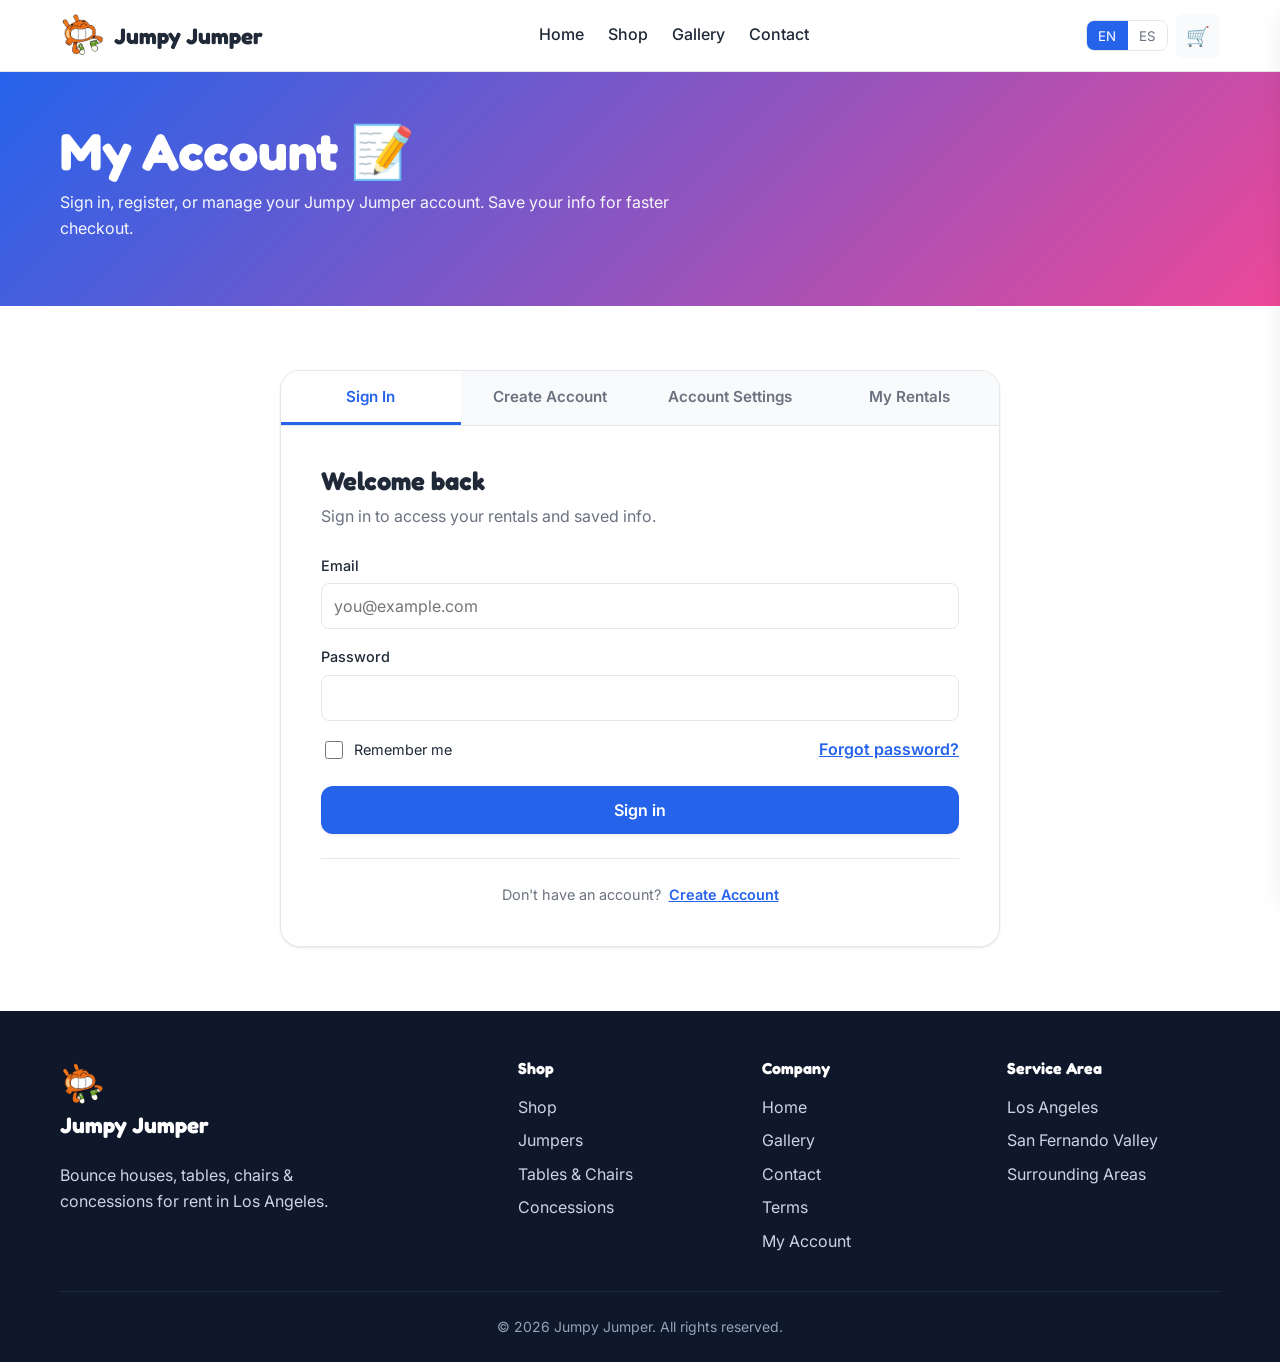
==== account.html @ 6c8d1ab4 "Initial commit" ====
<!DOCTYPE html>
<html lang="en" data-lang="en">
<head>
  <meta charset="UTF-8" />
  <meta name="viewport" content="width=device-width, initial-scale=1" />
  <title>My Account — Jumpy Jumper</title>
  <meta name="description" content="Sign in to your Jumpy Jumper account, register, or manage your settings." />

  <link rel="preconnect" href="https://fonts.googleapis.com" />
  <link rel="preconnect" href="https://fonts.gstatic.com" crossorigin />
  <link href="https://fonts.googleapis.com/css2?family=Inter:wght@400;500;600;700&family=Fredoka:wght@500;600;700&display=swap" rel="stylesheet" />

  <link rel="stylesheet" href="css/styles.css" />
  <link rel="stylesheet" href="css/animations.css" />

  <link rel="icon" type="image/x-icon" href="assets/favicon.ico" />
  <link rel="icon" type="image/png" href="assets/logo.png" />
</head>
<body>
  <header class="jj-header">
    <div class="jj-container jj-header__inner">
      <a href="index.html" class="jj-logo">
        <img src="assets/logo.png" alt="Jumpy Jumper" class="jj-logo__img" />
        <span>Jumpy Jumper</span>
      </a>
      <nav class="jj-nav" aria-label="Main">
        <a href="index.html" data-i18n="nav.home">Home</a>
        <a href="shop.html" data-i18n="nav.shop">Shop</a>
        <a href="gallery.html" data-i18n="nav.gallery">Gallery</a>
        <a href="contact.html" data-i18n="nav.contact">Contact</a>
      </nav>
      <div class="jj-header__actions">
        <div class="jj-lang-toggle" role="group" aria-label="Language">
          <button data-set-lang="en" class="is-active">EN</button>
          <button data-set-lang="es">ES</button>
        </div>
        <button id="jjCartBtn" class="jj-cart-btn" aria-label="Open cart">
          <span aria-hidden="true">🛒</span>
          <span id="jjCartCount" class="jj-cart-count" style="display: none;">0</span>
        </button>
        <button id="jjMenuToggle" class="jj-menu-toggle" aria-label="Open menu">☰</button>
      </div>
    </div>
    <div id="jjMobileNav" class="jj-mobile-nav">
      <a href="index.html" data-i18n="nav.home">Home</a>
      <a href="shop.html" data-i18n="nav.shop">Shop</a>
      <a href="gallery.html" data-i18n="nav.gallery">Gallery</a>
      <a href="contact.html" data-i18n="nav.contact">Contact</a>
    </div>
  </header>
  <section class="jj-section" style="background: linear-gradient(135deg, var(--jj-blue) 0%, var(--jj-pink) 100%); color: white; padding: 3rem 0;">
    <div class="jj-container">
      <h1 style="color: white; margin: 0;" data-i18n="account.title">My Account 📝</h1>
      <p style="opacity: 0.95; margin-top: 0.5rem; max-width: 640px;" data-i18n="account.subtitle">Sign in, register, or manage your Jumpy Jumper account. Save your info for faster checkout.</p>
    </div>
  </section>

  <section class="jj-section">
    <div class="jj-container">
      <div class="jj-account-shell">

        <!-- TABS -->
        <div class="jj-account-tabs" role="tablist">
          <button class="jj-account-tab is-active" data-tab="login" role="tab" data-i18n="account.tab.login">Sign In</button>
          <button class="jj-account-tab" data-tab="register" role="tab" data-i18n="account.tab.register">Create Account</button>
          <button class="jj-account-tab" data-tab="settings" role="tab" data-i18n="account.tab.settings">Account Settings</button>
          <button class="jj-account-tab" data-tab="history" role="tab" data-i18n="account.tab.history">My Rentals</button>
        </div>

        <!-- LOGIN -->
        <div class="jj-account-panel is-active" id="panel-login">
          <h2 data-i18n="account.login.title">Welcome back</h2>
          <p style="color: var(--jj-text-muted); margin-bottom: 1.5rem;" data-i18n="account.login.sub">Sign in to access your rentals and saved info.</p>
          <form id="jjLoginForm">
            <div class="jj-form-group">
              <label for="jj-login-email" data-i18n="account.form.email">Email</label>
              <input type="email" id="jj-login-email" name="email" required placeholder="you@example.com" />
            </div>
            <div class="jj-form-group">
              <label for="jj-login-password" data-i18n="account.form.password">Password</label>
              <input type="password" id="jj-login-password" name="password" required minlength="6" />
            </div>
            <div class="jj-form-row">
              <label class="jj-checkbox"><input type="checkbox" name="remember" /> <span data-i18n="account.form.remember">Remember me</span></label>
              <a href="#" class="jj-link" data-i18n="account.form.forgot">Forgot password?</a>
            </div>
            <button type="submit" class="jj-btn jj-btn--primary jj-btn--block" data-i18n="account.login.submit">Sign in</button>
            <p id="jjLoginMsg" class="jj-account-msg" style="display:none;"></p>
          </form>
          <div class="jj-account-foot">
            <span data-i18n="account.login.noAccount">Don't have an account?</span>
            <button type="button" class="jj-link" data-jump-tab="register" data-i18n="account.tab.register">Create one</button>
          </div>
        </div>

        <!-- REGISTER -->
        <div class="jj-account-panel" id="panel-register">
          <h2 data-i18n="account.register.title">Create your account</h2>
          <p style="color: var(--jj-text-muted); margin-bottom: 1.5rem;" data-i18n="account.register.sub">Save your info for faster checkout and to track your rentals.</p>
          <form id="jjRegisterForm">
            <div class="jj-form-grid">
              <div class="jj-form-group">
                <label for="jj-reg-firstname" data-i18n="account.form.firstName">First name</label>
                <input type="text" id="jj-reg-firstname" name="firstname" required />
              </div>
              <div class="jj-form-group">
                <label for="jj-reg-lastname" data-i18n="account.form.lastName">Last name</label>
                <input type="text" id="jj-reg-lastname" name="lastname" required />
              </div>
            </div>
            <div class="jj-form-group">
              <label for="jj-reg-email" data-i18n="account.form.email">Email</label>
              <input type="email" id="jj-reg-email" name="email" required />
            </div>
            <div class="jj-form-group">
              <label for="jj-reg-phone" data-i18n="account.form.phone">Phone</label>
              <input type="tel" id="jj-reg-phone" name="phone" placeholder="+1 (555) 123-4567" />
            </div>
            <div class="jj-form-group">
              <label for="jj-reg-password" data-i18n="account.form.password">Password</label>
              <input type="password" id="jj-reg-password" name="password" required minlength="6" />
            </div>
            <div class="jj-form-group">
              <label for="jj-reg-password2" data-i18n="account.form.passwordConfirm">Confirm password</label>
              <input type="password" id="jj-reg-password2" name="password2" required minlength="6" />
            </div>
            <label class="jj-checkbox" style="margin-bottom: 1rem;">
              <input type="checkbox" name="terms" required />
              <span data-i18n="account.form.acceptTerms">I accept the</span>
              <a href="terms.html" class="jj-link" data-i18n="account.form.termsLink">rental terms and conditions</a>
            </label>
            <button type="submit" class="jj-btn jj-btn--primary jj-btn--block" data-i18n="account.register.submit">Create account</button>
            <p id="jjRegisterMsg" class="jj-account-msg" style="display:none;"></p>
          </form>
          <div class="jj-account-foot">
            <span data-i18n="account.register.haveAccount">Already have an account?</span>
            <button type="button" class="jj-link" data-jump-tab="login" data-i18n="account.tab.login">Sign in</button>
          </div>
        </div>

        <!-- SETTINGS -->
        <div class="jj-account-panel" id="panel-settings">
          <h2 data-i18n="account.settings.title">Account Settings</h2>
          <p style="color: var(--jj-text-muted); margin-bottom: 1.5rem;" data-i18n="account.settings.sub">Manage your personal info, password, and notification preferences.</p>
          <form id="jjSettingsForm">
            <h3 data-i18n="account.settings.profile">Profile</h3>
            <div class="jj-form-grid">
              <div class="jj-form-group">
                <label for="jj-set-firstname" data-i18n="account.form.firstName">First name</label>
                <input type="text" id="jj-set-firstname" name="firstname" />
              </div>
              <div class="jj-form-group">
                <label for="jj-set-lastname" data-i18n="account.form.lastName">Last name</label>
                <input type="text" id="jj-set-lastname" name="lastname" />
              </div>
            </div>
            <div class="jj-form-group">
              <label for="jj-set-email" data-i18n="account.form.email">Email</label>
              <input type="email" id="jj-set-email" name="email" />
            </div>
            <div class="jj-form-group">
              <label for="jj-set-phone" data-i18n="account.form.phone">Phone</label>
              <input type="tel" id="jj-set-phone" name="phone" />
            </div>
            <div class="jj-form-group">
              <label for="jj-set-address" data-i18n="account.form.address">Default address</label>
              <input type="text" id="jj-set-address" name="address" placeholder="123 Main St, Los Angeles, CA 90001" />
            </div>

            <h3 style="margin-top: 2rem;" data-i18n="account.settings.password">Change password</h3>
            <div class="jj-form-grid">
              <div class="jj-form-group">
                <label for="jj-set-password" data-i18n="account.form.newPassword">New password</label>
                <input type="password" id="jj-set-password" name="newpassword" minlength="6" />
              </div>
              <div class="jj-form-group">
                <label for="jj-set-password2" data-i18n="account.form.passwordConfirm">Confirm new password</label>
                <input type="password" id="jj-set-password2" name="newpassword2" minlength="6" />
              </div>
            </div>

            <h3 style="margin-top: 2rem;" data-i18n="account.settings.notifications">Notifications</h3>
            <label class="jj-checkbox" style="margin-bottom: 0.5rem;">
              <input type="checkbox" name="notifEmail" />
              <span data-i18n="account.settings.notifEmail">Email me about special offers and updates</span>
            </label>
            <label class="jj-checkbox" style="margin-bottom: 0.5rem;">
              <input type="checkbox" name="notifSms" />
              <span data-i18n="account.settings.notifSms">SMS me about my rentals</span>
            </label>

            <div style="display: flex; gap: 1rem; margin-top: 2rem; flex-wrap: wrap;">
              <button type="submit" class="jj-btn jj-btn--primary" data-i18n="account.settings.save">Save changes</button>
              <button type="button" class="jj-btn jj-btn--ghost" id="jjLogoutBtn" data-i18n="account.settings.logout">Log out</button>
            </div>
            <p id="jjSettingsMsg" class="jj-account-msg" style="display:none;"></p>
          </form>
        </div>

        <!-- HISTORY -->
        <div class="jj-account-panel" id="panel-history">
          <h2 data-i18n="account.history.title">My Rentals</h2>
          <p style="color: var(--jj-text-muted); margin-bottom: 1.5rem;" data-i18n="account.history.sub">Your rental history and upcoming reservations.</p>
          <div id="jjHistoryEmpty" class="jj-account-empty">
            <div style="font-size: 3rem; margin-bottom: 0.5rem;">📭</div>
            <p data-i18n="account.history.emptyTitle">No rentals yet</p>
            <p style="font-size: 0.9rem;" data-i18n="account.history.emptyHint">When you reserve a jumper or equipment, you'll see it here.</p>
            <a href="shop.html" class="jj-btn jj-btn--accent" data-i18n="account.history.cta">Browse catalog</a>
          </div>
          <div id="jjHistoryList" style="display:none;"></div>
        </div>

      </div>
    </div>
  </section>
  <footer class="jj-footer">
    <div class="jj-container">
      <div class="jj-footer__grid">
        <div>
          <a href="index.html" class="jj-logo" style="color: white; margin-bottom: 1rem;">
            <img src="assets/logo.png" alt="Jumpy Jumper" class="jj-logo__img" />
            <span>Jumpy Jumper</span>
          </a>
          <p data-i18n="footer.tagline" style="margin-top: 1rem; max-width: 320px;">Bounce houses, tables, chairs & concessions for rent in Los Angeles.</p>
        </div>
        <div>
          <h4 data-i18n="footer.shop">Shop</h4>
          <a href="shop.html" data-i18n="nav.shop">Shop</a>
          <a href="shop.html?cat=jumpers">Jumpers</a>
          <a href="shop.html?cat=tables-chairs">Tables & Chairs</a>
          <a href="shop.html?cat=concessions">Concessions</a>
        </div>
        <div>
          <h4 data-i18n="footer.company">Company</h4>
          <a href="index.html" data-i18n="nav.home">Home</a>
          <a href="gallery.html" data-i18n="nav.gallery">Gallery</a>
          <a href="contact.html" data-i18n="nav.contact">Contact</a>
          <a href="terms.html" data-i18n="nav.terms">Terms</a>
          <a href="account.html" data-i18n="nav.account">My Account</a>
        </div>
        <div>
          <h4 data-i18n="footer.service">Service Area</h4>
          <a>Los Angeles</a>
          <a>San Fernando Valley</a>
          <a>Surrounding Areas</a>
        </div>
      </div>
      <div class="jj-footer__bottom">
        <span data-i18n="footer.legal">© 2026 Jumpy Jumper. All rights reserved.</span>
      </div>
    </div>
  </footer>
  <div id="jjCartOverlay" class="jj-cart-overlay"></div>
  <aside id="jjCart" class="jj-cart" aria-label="Shopping cart">
    <div class="jj-cart__header">
      <h2 data-i18n="cart.title">Your Cart</h2>
      <button id="jjCartClose" class="jj-cart__close" aria-label="Close cart">✕</button>
    </div>
    <div id="jjCartBody" class="jj-cart__body"></div>
    <div id="jjCartFooter" class="jj-cart__footer" style="display: none;">
      <div class="jj-cart__total">
        <span data-i18n="cart.subtotal">Subtotal</span>
        <span id="jjCartTotal">$0.00</span>
      </div>
      <div class="jj-cart__checkout-btns">
        <button id="jjCheckoutWhatsApp" class="jj-btn jj-btn--accent jj-btn--block">💬 <span data-i18n="cart.checkout.whatsapp">Checkout via WhatsApp</span></button>
        <button id="jjCheckoutEmail" class="jj-btn jj-btn--ghost jj-btn--block">✉️ <span data-i18n="cart.checkout.email">Checkout via Email</span></button>
      </div>
      <p class="jj-cart__note" data-i18n="cart.note">We'll confirm availability and total (incl. delivery & taxes) within 1 hour.</p>
    </div>
  </aside>
  <script src="js/i18n.js"></script>
  <script src="js/cart.js"></script>
  <script src="js/main.js"></script>
  <script src="js/animations.js"></script>
  <script src="js/account.js"></script>
  <script>jjApplyI18N(jjGetLang());</script>
</body>
</html>
---- css/styles.css ----
/* ============================================
   JUMPY JUMPER —â€ Modern re-design
   Mobile-first, bilingual, WCAG-friendly
   ============================================ */

:root {
  /* Palette */
  --jj-blue: #2563eb;
  --jj-blue-dark: #1d4ed8;
  --jj-orange: #f97316;
  --jj-orange-dark: #ea580c;
  --jj-yellow: #fbbf24;
  --jj-pink: #ec4899;
  --jj-green: #10b981;
  --jj-text: #1f2937;
  --jj-text-muted: #6b7280;
  --jj-bg: #ffffff;
  --jj-bg-alt: #f9fafb;
  --jj-border: #e5e7eb;
  --jj-shadow: 0 1px 3px rgba(0,0,0,.06), 0 1px 2px rgba(0,0,0,.04);
  --jj-shadow-lg: 0 10px 25px -5px rgba(0,0,0,.1), 0 8px 10px -6px rgba(0,0,0,.1);

  /* Sizing */
  --jj-radius: 12px;
  --jj-radius-sm: 8px;
  --jj-radius-lg: 20px;
  --jj-container: 1200px;
  --jj-header-h: 72px;

  /* Type */
  --jj-font-body: 'Inter', -apple-system, BlinkMacSystemFont, 'Segoe UI', Roboto, sans-serif;
  --jj-font-display: 'Fredoka', 'Inter', sans-serif;
}

*, *::before, *::after { box-sizing: border-box; }

html { scroll-behavior: smooth; }

body {
  margin: 0;
  font-family: var(--jj-font-body);
  color: var(--jj-text);
  background: var(--jj-bg);
  line-height: 1.6;
  -webkit-font-smoothing: antialiased;
}

img { max-width: 100%; height: auto; display: block; }

a { color: var(--jj-blue); text-decoration: none; }
a:hover { color: var(--jj-blue-dark); }

h1, h2, h3, h4 {
  font-family: var(--jj-font-display);
  font-weight: 700;
  line-height: 1.2;
  margin: 0 0 0.5em;
  color: var(--jj-text);
}

h1 { font-size: clamp(2rem, 5vw, 3.25rem); }
h2 { font-size: clamp(1.5rem, 3.5vw, 2.25rem); }
h3 { font-size: clamp(1.15rem, 2.5vw, 1.4rem); }

p { margin: 0 0 1em; }

button { font-family: inherit; cursor: pointer; border: none; background: none; }

/* ============================================
   LAYOUT
   ============================================ */
.jj-container {
  max-width: var(--jj-container);
  margin: 0 auto;
  padding: 0 1.25rem;
}

.jj-section { padding: 4rem 0; }
.jj-section--alt { background: var(--jj-bg-alt); }

.jj-grid {
  display: grid;
  gap: 1.5rem;
  grid-template-columns: repeat(auto-fill, minmax(260px, 1fr));
}

.jj-flex { display: flex; flex-wrap: wrap; gap: 1rem; align-items: center; }

/* ============================================
   BUTTONS
   ============================================ */
.jj-btn {
  display: inline-flex;
  align-items: center;
  justify-content: center;
  gap: 0.5rem;
  padding: 0.85rem 1.5rem;
  border-radius: var(--jj-radius);
  font-weight: 600;
  font-size: 1rem;
  transition: transform .15s ease, box-shadow .15s ease, background .15s ease;
  text-align: center;
  min-height: 48px;
}
.jj-btn:hover { transform: translateY(-1px); }
.jj-btn:active { transform: translateY(0); }

.jj-btn--primary { background: var(--jj-blue); color: white; box-shadow: var(--jj-shadow); }
.jj-btn--primary:hover { background: var(--jj-blue-dark); color: white; }

.jj-btn--accent { background: var(--jj-orange); color: white; }
.jj-btn--accent:hover { background: var(--jj-orange-dark); color: white; }

.jj-btn--ghost { background: white; color: var(--jj-blue); border: 2px solid var(--jj-blue); }
.jj-btn--ghost:hover { background: var(--jj-blue); color: white; }

.jj-btn--block { width: 100%; }
.jj-btn--sm { padding: 0.55rem 1rem; min-height: 38px; font-size: 0.9rem; }

/* ============================================
   HEADER
   ============================================ */
.jj-header {
  position: sticky;
  top: 0;
  z-index: 50;
  background: rgba(255,255,255,0.95);
  backdrop-filter: blur(8px);
  border-bottom: 1px solid var(--jj-border);
  height: var(--jj-header-h);
  display: flex;
  align-items: center;
}
.jj-header__inner {
  display: flex;
  align-items: center;
  justify-content: space-between;
  width: 100%;
  gap: 1rem;
}
.jj-logo {
  display: flex;
  align-items: center;
  gap: 0.6rem;
  font-family: var(--jj-font-display);
  font-size: 1.4rem;
  font-weight: 700;
  color: var(--jj-text);
}
.jj-logo__mark {
  width: 38px; height: 38px;
  border-radius: 50%;
  background: linear-gradient(135deg, var(--jj-blue), var(--jj-orange));
  display: grid; place-items: center;
  color: white; font-size: 1.3rem;
}
.jj-logo__img {
  height: 44px;
  width: auto;
  border-radius: 8px;
}
.jj-logo:hover { color: var(--jj-text); }

.jj-nav { display: none; gap: 1.5rem; align-items: center; }
.jj-nav a {
  color: var(--jj-text);
  font-weight: 500;
  padding: 0.4rem 0;
  border-bottom: 2px solid transparent;
  transition: border-color .15s ease;
}
.jj-nav a:hover, .jj-nav a.is-active {
  border-bottom-color: var(--jj-blue);
  color: var(--jj-text);
}

.jj-header__actions { display: flex; align-items: center; gap: 0.5rem; }

.jj-lang-toggle {
  display: inline-flex;
  border: 1px solid var(--jj-border);
  border-radius: var(--jj-radius-sm);
  overflow: hidden;
  font-size: 0.85rem;
  font-weight: 600;
}
.jj-lang-toggle button {
  padding: 0.4rem 0.7rem;
  color: var(--jj-text-muted);
  background: white;
}
.jj-lang-toggle button.is-active {
  background: var(--jj-blue);
  color: white;
}

.jj-cart-btn {
  position: relative;
  width: 44px; height: 44px;
  border-radius: var(--jj-radius-sm);
  background: var(--jj-bg-alt);
  display: grid; place-items: center;
  color: var(--jj-text);
  font-size: 1.2rem;
}
.jj-cart-btn:hover { background: var(--jj-border); }
.jj-cart-count {
  position: absolute;
  top: -4px; right: -4px;
  background: var(--jj-orange);
  color: white;
  font-size: 0.7rem;
  font-weight: 700;
  min-width: 20px; height: 20px;
  border-radius: 10px;
  display: grid; place-items: center;
  padding: 0 5px;
}

.jj-menu-toggle {
  display: grid;
  width: 44px; height: 44px;
  place-items: center;
  border-radius: var(--jj-radius-sm);
  background: var(--jj-bg-alt);
  color: var(--jj-text);
  font-size: 1.3rem;
}

.jj-mobile-nav {
  display: none;
  position: absolute;
  top: var(--jj-header-h);
  left: 0; right: 0;
  background: white;
  border-bottom: 1px solid var(--jj-border);
  padding: 1rem;
  box-shadow: var(--jj-shadow);
}
.jj-mobile-nav.is-open { display: block; }
.jj-mobile-nav a {
  display: block;
  padding: 0.75rem 0.5rem;
  color: var(--jj-text);
  font-weight: 500;
  border-bottom: 1px solid var(--jj-border);
}

@media (min-width: 880px) {
  .jj-nav { display: flex; }
  .jj-menu-toggle { display: none; }
}

.jj-about-grid {
  display: grid;
  grid-template-columns: 1fr;
  gap: 3rem;
  align-items: center;
}
@media (min-width: 760px) {
  .jj-about-grid { grid-template-columns: 1fr 1fr; gap: 3rem; }
}

/* ============================================
   HERO
   ============================================ */
.jj-hero {
  position: relative;
  min-height: 480px;
  background: linear-gradient(135deg, var(--jj-blue) 0%, var(--jj-pink) 100%);
  color: white;
  display: flex;
  align-items: center;
  overflow: hidden;
}
.jj-hero__inner {
  display: grid;
  grid-template-columns: 1fr;
  gap: 2rem;
  align-items: center;
  padding: 3rem 0;
  position: relative;
  z-index: 2;
}
.jj-hero__text h1 {
  color: white;
  font-size: clamp(2.25rem, 6vw, 3.75rem);
  margin-bottom: 1rem;
}
.jj-hero__text p {
  font-size: 1.15rem;
  opacity: 0.95;
  margin-bottom: 1.5rem;
  max-width: 540px;
}
.jj-hero__cta { display: flex; gap: 1rem; flex-wrap: wrap; }
.jj-hero__image {
  border-radius: var(--jj-radius-lg);
  overflow: hidden;
  box-shadow: var(--jj-shadow-lg);
  aspect-ratio: 4/3;
}
.jj-hero__image img { width: 100%; height: 100%; object-fit: cover; }

.jj-hero__shapes {
  position: absolute; inset: 0;
  pointer-events: none;
  overflow: hidden;
  z-index: 1;
}
.jj-hero__shapes span {
  position: absolute;
  border-radius: 50%;
  background: rgba(255,255,255,0.08);
}
.jj-hero__shapes span:nth-child(1) { width: 300px; height: 300px; top: -100px; right: -50px; }
.jj-hero__shapes span:nth-child(2) { width: 180px; height: 180px; bottom: -60px; left: 10%; background: rgba(255,200,0,0.15); }
.jj-hero__shapes span:nth-child(3) { width: 100px; height: 100px; top: 30%; left: 30%; background: rgba(255,255,255,0.05); }

@media (min-width: 760px) {
  .jj-hero__inner { grid-template-columns: 1.2fr 1fr; padding: 5rem 0; }
}

/* ============================================
   FEATURES (icon row)
   ============================================ */
.jj-features {
  display: grid;
  grid-template-columns: repeat(auto-fit, minmax(220px, 1fr));
  gap: 1.25rem;
  padding: 3rem 0;
}
.jj-feature {
  background: white;
  border: 1px solid var(--jj-border);
  border-radius: var(--jj-radius);
  padding: 1.5rem;
  text-align: center;
  transition: transform .2s, box-shadow .2s;
}
.jj-feature:hover { transform: translateY(-4px); box-shadow: var(--jj-shadow-lg); }
.jj-feature__icon {
  width: 56px; height: 56px;
  margin: 0 auto 0.75rem;
  border-radius: 50%;
  background: var(--jj-bg-alt);
  display: grid; place-items: center;
  font-size: 1.5rem;
}
.jj-feature h3 { font-size: 1.05rem; margin-bottom: 0.25rem; }
.jj-feature p { font-size: 0.9rem; color: var(--jj-text-muted); margin: 0; }

/* ============================================
   PRODUCT CARD
   ============================================ */
.jj-card {
  background: white;
  border: 1px solid var(--jj-border);
  border-radius: var(--jj-radius);
  overflow: hidden;
  transition: transform .2s, box-shadow .2s;
  display: flex;
  flex-direction: column;
}
.jj-card:hover { transform: translateY(-4px); box-shadow: var(--jj-shadow-lg); }
.jj-card__img {
  aspect-ratio: 1;
  overflow: hidden;
  background: var(--jj-bg-alt);
}
.jj-card__img img {
  width: 100%; height: 100%; object-fit: cover;
  transition: transform .35s ease;
}
.jj-card:hover .jj-card__img img { transform: scale(1.05); }
.jj-card__body { padding: 1rem; flex: 1; display: flex; flex-direction: column; }
.jj-card__cat {
  font-size: 0.75rem;
  text-transform: uppercase;
  letter-spacing: 0.05em;
  color: var(--jj-blue);
  font-weight: 600;
  margin-bottom: 0.25rem;
}
.jj-card__title {
  font-family: var(--jj-font-display);
  font-weight: 600;
  font-size: 1.05rem;
  margin-bottom: 0.5rem;
  color: var(--jj-text);
}
.jj-card__title a { color: inherit; }
.jj-card__desc {
  font-size: 0.875rem;
  color: var(--jj-text-muted);
  margin-bottom: 1rem;
  flex: 1;
  display: -webkit-box;
  -webkit-line-clamp: 3;
  -webkit-box-orient: vertical;
  overflow: hidden;
}
.jj-card__footer {
  display: flex;
  align-items: center;
  justify-content: space-between;
  gap: 0.75rem;
}
.jj-card__price {
  font-family: var(--jj-font-display);
  font-size: 1.35rem;
  font-weight: 700;
  color: var(--jj-orange);
}

/* ============================================
   CATEGORY PILLS
   ============================================ */
.jj-categories {
  display: flex;
  gap: 0.5rem;
  flex-wrap: wrap;
  margin-bottom: 2rem;
}
.jj-cat-pill {
  padding: 0.55rem 1.1rem;
  border-radius: 999px;
  border: 1px solid var(--jj-border);
  background: white;
  color: var(--jj-text);
  font-weight: 500;
  font-size: 0.9rem;
  transition: all .15s ease;
}
.jj-cat-pill:hover { border-color: var(--jj-blue); color: var(--jj-blue); }
.jj-cat-pill.is-active {
  background: var(--jj-blue);
  border-color: var(--jj-blue);
  color: white;
}

/* ============================================
   PRODUCT DETAIL
   ============================================ */
.jj-detail {
  display: grid;
  grid-template-columns: 1fr;
  gap: 2rem;
  padding: 2rem 0 4rem;
}
.jj-detail__img {
  border-radius: var(--jj-radius-lg);
  overflow: hidden;
  background: var(--jj-bg-alt);
  aspect-ratio: 1;
}
.jj-detail__img img { width: 100%; height: 100%; object-fit: cover; }
.jj-detail__body h1 { font-size: 1.85rem; }
.jj-detail__price {
  font-family: var(--jj-font-display);
  font-size: 2.5rem;
  color: var(--jj-orange);
  font-weight: 700;
  margin: 0.5rem 0 1.5rem;
}
.jj-detail__desc {
  color: var(--jj-text-muted);
  line-height: 1.7;
  margin-bottom: 2rem;
  white-space: pre-line;
}
.jj-detail__actions { display: flex; gap: 1rem; flex-wrap: wrap; }
.jj-qty {
  display: inline-flex;
  align-items: center;
  border: 1px solid var(--jj-border);
  border-radius: var(--jj-radius-sm);
  overflow: hidden;
}
.jj-qty button {
  width: 44px; height: 44px;
  font-size: 1.2rem;
  color: var(--jj-text);
}
.jj-qty button:hover { background: var(--jj-bg-alt); }
.jj-qty input {
  width: 50px;
  text-align: center;
  border: none;
  border-left: 1px solid var(--jj-border);
  border-right: 1px solid var(--jj-border);
  height: 44px;
  font-size: 1rem;
  font-weight: 600;
}
.jj-qty input:focus { outline: 2px solid var(--jj-blue); outline-offset: -2px; }

.jj-detail__meta {
  display: grid;
  gap: 0.75rem;
  margin: 2rem 0;
  padding: 1.25rem;
  background: var(--jj-bg-alt);
  border-radius: var(--jj-radius);
}
.jj-detail__meta div { display: flex; gap: 0.75rem; align-items: center; }
.jj-detail__meta strong { color: var(--jj-text); }
.jj-detail__meta span { color: var(--jj-text-muted); }

@media (min-width: 760px) {
  .jj-detail { grid-template-columns: 1fr 1fr; gap: 3rem; }
}

/* ============================================
   CART MODAL
   ============================================ */
.jj-cart-overlay {
  position: fixed;
  inset: 0;
  background: rgba(0,0,0,0.5);
  z-index: 100;
  opacity: 0;
  pointer-events: none;
  transition: opacity .25s ease;
}
.jj-cart-overlay.is-open { opacity: 1; pointer-events: auto; }

.jj-cart {
  position: fixed;
  top: 0; right: 0; bottom: 0;
  width: 100%;
  max-width: 440px;
  background: white;
  z-index: 101;
  transform: translateX(100%);
  transition: transform .25s ease;
  display: flex;
  flex-direction: column;
  box-shadow: var(--jj-shadow-lg);
}
.jj-cart.is-open { transform: translateX(0); }
.jj-cart__header {
  padding: 1.25rem;
  border-bottom: 1px solid var(--jj-border);
  display: flex;
  align-items: center;
  justify-content: space-between;
}
.jj-cart__header h2 { margin: 0; font-size: 1.25rem; }
.jj-cart__close {
  width: 36px; height: 36px;
  border-radius: 50%;
  background: var(--jj-bg-alt);
  display: grid; place-items: center;
  font-size: 1.2rem;
}
.jj-cart__body { flex: 1; overflow-y: auto; padding: 1.25rem; }
.jj-cart__empty {
  text-align: center;
  padding: 3rem 1rem;
  color: var(--jj-text-muted);
}
.jj-cart__empty-icon { font-size: 3rem; margin-bottom: 1rem; }

.jj-cart-item {
  display: grid;
  grid-template-columns: 64px 1fr auto;
  gap: 0.75rem;
  padding: 0.75rem 0;
  border-bottom: 1px solid var(--jj-border);
  align-items: center;
}
.jj-cart-item__img {
  width: 64px; height: 64px;
  border-radius: var(--jj-radius-sm);
  overflow: hidden;
  background: var(--jj-bg-alt);
}
.jj-cart-item__img img { width: 100%; height: 100%; object-fit: cover; }
.jj-cart-item__name { font-size: 0.9rem; font-weight: 500; line-height: 1.3; }
.jj-cart-item__name a { color: var(--jj-text); }
.jj-cart-item__price { font-size: 0.85rem; color: var(--jj-text-muted); }
.jj-cart-item__qty { display: flex; align-items: center; gap: 0.4rem; }
.jj-cart-item__qty button {
  width: 26px; height: 26px;
  border-radius: 50%;
  background: var(--jj-bg-alt);
  font-size: 0.9rem;
}
.jj-cart-item__qty button:hover { background: var(--jj-border); }
.jj-cart-item__qty span { min-width: 20px; text-align: center; font-size: 0.9rem; font-weight: 600; }
.jj-cart-item__remove {
  color: var(--jj-text-muted);
  font-size: 0.75rem;
  margin-top: 0.25rem;
  text-decoration: underline;
}

.jj-cart__footer {
  padding: 1.25rem;
  border-top: 1px solid var(--jj-border);
  background: var(--jj-bg-alt);
}
.jj-cart__total {
  display: flex;
  justify-content: space-between;
  font-size: 1.2rem;
  font-weight: 700;
  margin-bottom: 1rem;
}
.jj-cart__checkout-btns { display: grid; gap: 0.5rem; }
.jj-cart__note {
  font-size: 0.8rem;
  color: var(--jj-text-muted);
  text-align: center;
  margin-top: 0.75rem;
}

/* ============================================
   CONTACT
   ============================================ */
.jj-contact {
  display: grid;
  grid-template-columns: 1fr;
  gap: 2rem;
}
.jj-contact__info {
  background: var(--jj-bg-alt);
  border-radius: var(--jj-radius-lg);
  padding: 2rem;
}
.jj-contact__info a { display: flex; align-items: center; gap: 0.75rem; padding: 0.5rem 0; color: var(--jj-text); font-weight: 500; }
.jj-contact__info a:hover { color: var(--jj-blue); }
.jj-contact__info .icon {
  width: 44px; height: 44px;
  border-radius: 50%;
  background: white;
  display: grid; place-items: center;
  font-size: 1.2rem;
  color: var(--jj-blue);
}
.jj-contact__form {
  background: white;
  border: 1px solid var(--jj-border);
  border-radius: var(--jj-radius-lg);
  padding: 2rem;
}
.jj-form-group { margin-bottom: 1rem; }
.jj-form-group label { display: block; font-weight: 500; margin-bottom: 0.4rem; font-size: 0.9rem; }
.jj-form-group input,
.jj-form-group textarea,
.jj-form-group select {
  width: 100%;
  padding: 0.75rem;
  border: 1px solid var(--jj-border);
  border-radius: var(--jj-radius-sm);
  font-family: inherit;
  font-size: 1rem;
  background: white;
}
.jj-form-group input:focus,
.jj-form-group textarea:focus,
.jj-form-group select:focus { outline: 2px solid var(--jj-blue); outline-offset: -1px; border-color: var(--jj-blue); }
.jj-form-group textarea { min-height: 120px; resize: vertical; }

@media (min-width: 760px) {
  .jj-contact { grid-template-columns: 1fr 1.4fr; }
}

/* ============================================
   FOOTER
   ============================================ */
.jj-footer {
  background: #0f172a;
  color: #cbd5e1;
  padding: 3rem 0 1.5rem;
}
.jj-footer__grid {
  display: grid;
  grid-template-columns: 1fr;
  gap: 2rem;
  margin-bottom: 2rem;
}
.jj-footer h4 { color: white; margin-bottom: 0.75rem; font-size: 1rem; }
.jj-footer a { color: #cbd5e1; display: block; padding: 0.25rem 0; }
.jj-footer a:hover { color: white; }
.jj-footer__bottom {
  border-top: 1px solid #1e293b;
  padding-top: 1.5rem;
  text-align: center;
  font-size: 0.875rem;
  color: #94a3b8;
}

@media (min-width: 760px) {
  .jj-footer__grid { grid-template-columns: 2fr 1fr 1fr 1fr; }
}

/* ============================================
   UTILITIES
   ============================================ */
.jj-text-center { text-align: center; }
.jj-mt-1 { margin-top: 0.5rem; }
.jj-mt-2 { margin-top: 1rem; }
.jj-mt-3 { margin-top: 1.5rem; }
.jj-mt-4 { margin-top: 2rem; }
.jj-mb-2 { margin-bottom: 1rem; }
.jj-mb-3 { margin-bottom: 1.5rem; }

.jj-section-header {
  text-align: center;
  max-width: 640px;
  margin: 0 auto 2.5rem;
}
.jj-section-header p { color: var(--jj-text-muted); }

.jj-tag {
  display: inline-block;
  background: var(--jj-orange);
  color: white;
  padding: 0.25rem 0.75rem;
  border-radius: 999px;
  font-size: 0.8rem;
  font-weight: 600;
  margin-bottom: 1rem;
}

.jj-loading {
  text-align: center;
  padding: 3rem;
  color: var(--jj-text-muted);
}
.jj-spinner {
  width: 32px; height: 32px;
  border: 3px solid var(--jj-border);
  border-top-color: var(--jj-blue);
  border-radius: 50%;
  animation: jj-spin 0.8s linear infinite;
  margin: 0 auto 1rem;
}
@keyframes jj-spin { to { transform: rotate(360deg); } }

.jj-toast {
  position: fixed;
  bottom: 24px; left: 50%;
  transform: translateX(-50%) translateY(100px);
  background: var(--jj-text);
  color: white;
  padding: 0.75rem 1.25rem;
  border-radius: var(--jj-radius);
  box-shadow: var(--jj-shadow-lg);
  z-index: 200;
  opacity: 0;
  transition: transform .3s ease, opacity .3s ease;
  font-size: 0.9rem;
  font-weight: 500;
}
.jj-toast.is-show { transform: translateX(-50%) translateY(0); opacity: 1; }
.jj-toast--success { background: var(--jj-green); }

/* ============================================
   BILINGUAL VISIBILITY
   ============================================ */
[data-lang="en"] .jj-lang-es,
[data-lang="es"] .jj-lang-en { display: none !important; }


/* ============================================
   GALLERY
   ============================================ */
.jj-gallery-grid {
  display: grid;
  grid-template-columns: repeat(auto-fill, minmax(220px, 1fr));
  gap: 1rem;
}
.jj-gallery-item {
  position: relative;
  border-radius: var(--jj-radius);
  overflow: hidden;
  aspect-ratio: 1;
  background: var(--jj-bg-alt);
  cursor: pointer;
  transition: transform 0.4s cubic-bezier(0.16, 1, 0.3, 1);
}
.jj-gallery-item:hover { transform: scale(1.03); }
.jj-gallery-item img {
  width: 100%;
  height: 100%;
  object-fit: cover;
  transition: transform 0.6s cubic-bezier(0.16, 1, 0.3, 1);
}
.jj-gallery-item:hover img { transform: scale(1.08); }
.jj-gallery-item__caption {
  position: absolute;
  inset: auto 0 0 0;
  padding: 1rem;
  background: linear-gradient(180deg, transparent 0%, rgba(0,0,0,0.85) 100%);
  color: white;
  font-size: 0.875rem;
  font-weight: 500;
  transform: translateY(20px);
  opacity: 0;
  transition: transform 0.3s ease, opacity 0.3s ease;
}
.jj-gallery-item:hover .jj-gallery-item__caption {
  transform: translateY(0);
  opacity: 1;
}

/* ============================================
   TERMS
   ============================================ */
.jj-terms-section {
  padding: 2rem 0;
  border-bottom: 1px solid var(--jj-border);
}
.jj-terms-section:last-of-type { border-bottom: none; }
.jj-terms-section h2 {
  display: flex;
  align-items: center;
  gap: 0.5rem;
  font-size: 1.4rem;
  color: var(--jj-text);
  margin-bottom: 0.75rem;
}
.jj-terms-section p {
  color: var(--jj-text-muted);
  line-height: 1.7;
  margin-bottom: 0.5rem;
}

.jj-terms-warning {
  margin: 2.5rem 0;
  padding: 2rem;
  background: linear-gradient(135deg, #fef3c7 0%, #fde68a 100%);
  border-left: 4px solid var(--jj-orange);
  border-radius: var(--jj-radius);
}
.jj-terms-warning h2 {
  color: #92400e;
  display: flex;
  align-items: center;
  gap: 0.5rem;
}
.jj-terms-warning p { color: #78350f; margin-bottom: 1rem; }
.jj-terms-warning ul {
  margin: 0;
  padding-left: 1.5rem;
}
.jj-terms-warning li {
  color: #78350f;
  margin-bottom: 0.5rem;
  line-height: 1.6;
}
.jj-terms-warning li::marker {
  color: var(--jj-orange);
  font-weight: bold;
}

/* ============================================
   ACCOUNT
   ============================================ */
.jj-account-shell {
  max-width: 720px;
  margin: 0 auto;
  background: white;
  border: 1px solid var(--jj-border);
  border-radius: var(--jj-radius-lg);
  overflow: hidden;
  box-shadow: var(--jj-shadow);
}

.jj-account-tabs {
  display: flex;
  border-bottom: 1px solid var(--jj-border);
  background: var(--jj-bg-alt);
  overflow-x: auto;
}
.jj-account-tab {
  flex: 1;
  padding: 1rem 1.5rem;
  font-weight: 600;
  font-size: 0.95rem;
  color: var(--jj-text-muted);
  background: transparent;
  border-bottom: 3px solid transparent;
  white-space: nowrap;
  transition: all 0.25s ease;
  min-width: 140px;
}
.jj-account-tab:hover { color: var(--jj-text); background: rgba(0,0,0,0.03); }
.jj-account-tab.is-active {
  color: var(--jj-blue);
  background: white;
  border-bottom-color: var(--jj-blue);
}

.jj-account-panel {
  display: none;
  padding: 2.5rem;
  animation: jjFadeInUp 0.4s cubic-bezier(0.16, 1, 0.3, 1);
}
.jj-account-panel.is-active { display: block; }
.jj-account-panel h2 {
  margin-bottom: 0.5rem;
  font-size: 1.6rem;
}
.jj-account-panel h3 {
  font-size: 1.05rem;
  color: var(--jj-blue);
  margin-bottom: 1rem;
  padding-bottom: 0.5rem;
  border-bottom: 1px solid var(--jj-border);
}

.jj-form-grid {
  display: grid;
  grid-template-columns: 1fr;
  gap: 1rem;
  margin-bottom: 0;
}
@media (min-width: 560px) {
  .jj-form-grid { grid-template-columns: 1fr 1fr; }
}

.jj-form-row {
  display: flex;
  justify-content: space-between;
  align-items: center;
  margin: 1rem 0 1.5rem;
  flex-wrap: wrap;
  gap: 0.5rem;
}

.jj-checkbox {
  display: inline-flex;
  align-items: center;
  gap: 0.5rem;
  font-size: 0.9rem;
  color: var(--jj-text);
  cursor: pointer;
}
.jj-checkbox input { width: 18px; height: 18px; cursor: pointer; }

.jj-link {
  color: var(--jj-blue);
  background: none;
  border: none;
  padding: 0;
  font-weight: 600;
  cursor: pointer;
  text-decoration: underline;
  font-size: inherit;
  font-family: inherit;
}
.jj-link:hover { color: var(--jj-blue-dark); }

.jj-account-msg {
  margin-top: 1rem;
  padding: 0.75rem 1rem;
  border-radius: var(--jj-radius-sm);
  font-size: 0.9rem;
}
.jj-account-msg--success {
  background: #d1fae5;
  color: #065f46;
  border: 1px solid #6ee7b7;
}
.jj-account-msg--error {
  background: #fee2e2;
  color: #991b1b;
  border: 1px solid #fca5a5;
}

.jj-account-foot {
  margin-top: 1.5rem;
  padding-top: 1.5rem;
  border-top: 1px solid var(--jj-border);
  text-align: center;
  font-size: 0.9rem;
  color: var(--jj-text-muted);
  display: flex;
  justify-content: center;
  gap: 0.5rem;
  flex-wrap: wrap;
}

.jj-account-empty {
  text-align: center;
  padding: 3rem 1rem;
  color: var(--jj-text-muted);
}

@media (max-width: 560px) {
  .jj-account-panel { padding: 1.5rem; }
  .jj-account-tab { padding: 0.75rem 1rem; font-size: 0.85rem; min-width: auto; }
}

/* ============================================
   PROMO BANNER (slider de promociones)
   ============================================ */
.jj-promo-banner {
  position: relative;
  background: linear-gradient(135deg, var(--jj-blue) 0%, var(--jj-pink) 100%);
  padding: 1rem 0;
  overflow: hidden;
}
.jj-promo-banner__inner {
  position: relative;
  min-height: 280px;
  display: flex;
  align-items: center;
}
.jj-promo-slide {
  position: absolute;
  inset: 0;
  display: grid;
  grid-template-columns: 1fr;
  align-items: center;
  gap: 2rem;
  opacity: 0;
  transform: translateX(40px);
  transition: opacity 0.7s ease, transform 0.7s ease;
  pointer-events: none;
  color: white;
}
.jj-promo-slide.is-active {
  opacity: 1;
  transform: translateX(0);
  pointer-events: auto;
  position: relative;
}
.jj-promo-slide__content { z-index: 2; }
.jj-promo-slide__content .jj-tag {
  background: var(--jj-yellow);
  color: var(--jj-text);
}
.jj-promo-slide__title {
  color: white;
  font-size: clamp(1.5rem, 4vw, 2.4rem);
  margin-bottom: 0.5rem;
}
.jj-promo-slide__desc {
  opacity: 0.95;
  margin-bottom: 1.25rem;
  max-width: 540px;
  font-size: 1.05rem;
}
.jj-promo-slide__image {
  display: none;
  border-radius: var(--jj-radius-lg);
  overflow: hidden;
  box-shadow: 0 20px 40px rgba(0,0,0,0.3);
  aspect-ratio: 16/10;
}
.jj-promo-slide__image img { width: 100%; height: 100%; object-fit: cover; }

.jj-promo-banner__dots {
  position: absolute;
  bottom: 16px;
  left: 50%;
  transform: translateX(-50%);
  display: flex;
  gap: 0.5rem;
  z-index: 5;
}
.jj-promo-banner__dot {
  width: 10px;
  height: 10px;
  border-radius: 50%;
  background: rgba(255,255,255,0.4);
  border: none;
  cursor: pointer;
  transition: all 0.25s ease;
  padding: 0;
}
.jj-promo-banner__dot.is-active {
  background: white;
  width: 28px;
  border-radius: 5px;
}

.jj-promo-banner__arrows {
  position: absolute;
  inset: 0;
  display: flex;
  align-items: center;
  justify-content: space-between;
  padding: 0 1rem;
  pointer-events: none;
  z-index: 4;
}
.jj-promo-banner__arrow {
  pointer-events: auto;
  width: 40px;
  height: 40px;
  border-radius: 50%;
  background: rgba(255,255,255,0.2);
  color: white;
  font-size: 1.2rem;
  display: grid;
  place-items: center;
  backdrop-filter: blur(4px);
  transition: all 0.25s ease;
}
.jj-promo-banner__arrow:hover {
  background: rgba(255,255,255,0.35);
  transform: scale(1.08);
}

@media (min-width: 880px) {
  .jj-promo-slide {
    grid-template-columns: 1.3fr 1fr;
  }
  .jj-promo-slide__image { display: block; }
}


/* ============================================
   GALLERY (filter + lightbox)
   ============================================ */
.jj-gallery-filters {
  display: flex;
  gap: 0.5rem;
  justify-content: center;
  margin-bottom: 2rem;
  flex-wrap: wrap;
}

.jj-gallery-item {
  position: relative;
  border-radius: var(--jj-radius);
  overflow: hidden;
  aspect-ratio: 1;
  background: var(--jj-bg-alt);
  cursor: pointer;
  transition: transform 0.4s cubic-bezier(0.16, 1, 0.3, 1);
}
.jj-gallery-item:hover { transform: scale(1.02); }
.jj-gallery-item img,
.jj-gallery-item video {
  width: 100%;
  height: 100%;
  object-fit: cover;
  display: block;
  transition: transform 0.6s cubic-bezier(0.16, 1, 0.3, 1);
}
.jj-gallery-item:hover img,
.jj-gallery-item:hover video { transform: scale(1.08); }

.jj-gallery-item__caption {
  position: absolute;
  inset: auto 0 0 0;
  padding: 1.25rem 1rem 0.75rem;
  background: linear-gradient(180deg, transparent 0%, rgba(0,0,0,0.85) 100%);
  color: white;
  font-size: 0.875rem;
  font-weight: 500;
  transform: translateY(100%);
  opacity: 0;
  transition: transform 0.3s ease, opacity 0.3s ease;
}
.jj-gallery-item:hover .jj-gallery-item__caption {
  transform: translateY(0);
  opacity: 1;
}

.jj-gallery-item__play {
  position: absolute;
  top: 50%;
  left: 50%;
  transform: translate(-50%, -50%);
  width: 56px;
  height: 56px;
  border-radius: 50%;
  background: rgba(255,255,255,0.9);
  color: var(--jj-blue);
  display: grid;
  place-items: center;
  font-size: 1.4rem;
  pointer-events: none;
  transition: transform 0.3s ease, background 0.3s ease;
}
.jj-gallery-item:hover .jj-gallery-item__play {
  transform: translate(-50%, -50%) scale(1.1);
  background: white;
}
.jj-gallery-item--video video {
  /* keep playing subtle */
}

.jj-gallery-item__badge {
  position: absolute;
  top: 0.75rem;
  left: 0.75rem;
  background: rgba(0,0,0,0.7);
  color: white;
  padding: 0.2rem 0.6rem;
  border-radius: 999px;
  font-size: 0.7rem;
  font-weight: 700;
  letter-spacing: 0.05em;
  z-index: 2;
}

/* ============================================
   LIGHTBOX
   ============================================ */
.jj-lightbox {
  position: fixed;
  inset: 0;
  background: rgba(0,0,0,0.92);
  z-index: 300;
  display: grid;
  place-items: center;
  padding: 2rem;
  animation: jjFadeInUp 0.3s ease;
}
.jj-lightbox__content {
  max-width: 90vw;
  max-height: 85vh;
  display: flex;
  flex-direction: column;
  align-items: center;
  gap: 1rem;
}
.jj-lightbox__content img,
.jj-lightbox__content video {
  max-width: 90vw;
  max-height: 80vh;
  object-fit: contain;
  border-radius: var(--jj-radius);
}
.jj-lightbox__caption {
  color: white;
  font-size: 1.05rem;
  text-align: center;
  max-width: 600px;
  margin: 0;
}
.jj-lightbox__close {
  position: absolute;
  top: 1.5rem;
  right: 1.5rem;
  width: 48px;
  height: 48px;
  border-radius: 50%;
  background: rgba(255,255,255,0.15);
  color: white;
  font-size: 1.4rem;
  display: grid;
  place-items: center;
  backdrop-filter: blur(4px);
  transition: background 0.2s ease;
}
.jj-lightbox__close:hover { background: rgba(255,255,255,0.3); }

.jj-lightbox__nav {
  position: absolute;
  top: 50%;
  transform: translateY(-50%);
  width: 56px;
  height: 56px;
  border-radius: 50%;
  background: rgba(255,255,255,0.15);
  color: white;
  font-size: 2rem;
  display: grid;
  place-items: center;
  backdrop-filter: blur(4px);
  transition: background 0.2s ease;
}
.jj-lightbox__nav:hover { background: rgba(255,255,255,0.3); }
.jj-lightbox__nav--prev { left: 1.5rem; }
.jj-lightbox__nav--next { right: 1.5rem; }

/* ============================================
   PROMO BANNER (mejoras)
   ============================================ */
.jj-promo-banner {
  position: relative;
  background: linear-gradient(135deg, var(--jj-blue) 0%, var(--jj-pink) 100%);
  padding: 1rem 0 2.5rem;
  overflow: hidden;
  min-height: 220px;
}
.jj-promo-banner__inner {
  position: relative;
  min-height: 200px;
  display: flex;
  align-items: center;
}
.jj-promo-slide {
  position: absolute;
  inset: 0;
  display: grid;
  grid-template-columns: 1fr;
  align-items: center;
  gap: 1rem;
  opacity: 0;
  transform: translateX(40px);
  transition: opacity 0.7s ease, transform 0.7s ease;
  pointer-events: none;
  color: white;
  padding-right: 60px;
  padding-left: 60px;
}
.jj-promo-slide.is-active {
  opacity: 1;
  transform: translateX(0);
  pointer-events: auto;
  position: relative;
}
.jj-promo-slide__content { z-index: 2; }
.jj-promo-slide__content .jj-tag {
  background: var(--jj-yellow);
  color: var(--jj-text);
}
.jj-promo-slide__title {
  color: white;
  font-size: clamp(1.2rem, 3vw, 1.7rem);
  margin-bottom: 0.35rem;
}
.jj-promo-slide__desc {
  opacity: 0.95;
  margin-bottom: 0.85rem;
  max-width: 540px;
  font-size: 0.9rem;
  line-height: 1.4;
}
.jj-promo-slide__image {
  display: none;
  border-radius: var(--jj-radius-lg);
  overflow: hidden;
  box-shadow: 0 12px 24px rgba(0,0,0,0.3);
  aspect-ratio: 4/3;
  max-height: 160px;
}
.jj-promo-slide__image img {
  width: 100%;
  height: 100%;
  object-fit: cover;
  object-position: center;
}

.jj-promo-banner__dots {
  position: absolute;
  bottom: 0.75rem;
  left: 50%;
  transform: translateX(-50%);
  display: flex;
  gap: 0.5rem;
  z-index: 5;
}
.jj-promo-banner__dot {
  width: 10px;
  height: 10px;
  border-radius: 50%;
  background: rgba(255,255,255,0.4);
  border: none;
  cursor: pointer;
  transition: all 0.25s ease;
  padding: 0;
}
.jj-promo-banner__dot.is-active {
  background: white;
  width: 28px;
  border-radius: 5px;
}

.jj-promo-banner__arrows {
  position: absolute;
  top: 50%;
  left: 0;
  right: 0;
  transform: translateY(-50%);
  display: flex;
  justify-content: space-between;
  padding: 0 0.75rem;
  pointer-events: none;
  z-index: 4;
}
.jj-promo-banner__arrow {
  pointer-events: auto;
  width: 36px;
  height: 36px;
  border-radius: 50%;
  background: rgba(255,255,255,0.25);
  color: white;
  font-size: 1.2rem;
  display: grid;
  place-items: center;
  backdrop-filter: blur(6px);
  transition: all 0.2s ease;
}
.jj-promo-banner__arrow:hover {
  background: rgba(255,255,255,0.4);
  transform: scale(1.1);
}

@media (min-width: 880px) {
  .jj-promo-banner { padding: 1.25rem 0 2.5rem; }
  .jj-promo-banner__inner { min-height: 220px; }
  .jj-promo-slide {
    grid-template-columns: 1.3fr 1fr;
    padding-right: 80px;
    padding-left: 80px;
    gap: 1.5rem;
  }
  .jj-promo-slide__image {
    display: block;
    max-height: 180px;
  }
  .jj-promo-slide__title { font-size: clamp(1.5rem, 3.5vw, 2rem); }
  .jj-promo-slide__desc { font-size: 0.95rem; }
}
---- css/animations.css ----
/* ============================================
   ANIMATIONS & MOTION
   ============================================ */

/* Honor user's reduced-motion preference */
@media (prefers-reduced-motion: reduce) {
  *, *::before, *::after {
    animation-duration: 0.01ms !important;
    animation-iteration-count: 1 !important;
    transition-duration: 0.01ms !important;
  }
}

@keyframes jjFadeInUp {
  from { opacity: 0; transform: translateY(28px); }
  to   { opacity: 1; transform: translateY(0); }
}

@keyframes jjScaleIn {
  from { opacity: 0; transform: scale(0.92); }
  to   { opacity: 1; transform: scale(1); }
}

@keyframes jjFloat {
  0%, 100% { transform: translateY(0); }
  50%      { transform: translateY(-12px); }
}

@keyframes jjBadgePop {
  0%   { transform: scale(1); }
  50%  { transform: scale(1.4); }
  100% { transform: scale(1); }
}

@keyframes jjSlideInRight {
  from { opacity: 0; transform: translateX(20px); }
  to   { opacity: 1; transform: translateX(0); }
}

.jj-reveal {
  opacity: 0;
  transform: translateY(28px);
  transition: opacity 0.7s cubic-bezier(0.16, 1, 0.3, 1),
              transform 0.7s cubic-bezier(0.16, 1, 0.3, 1);
}
.jj-reveal.is-visible {
  opacity: 1;
  transform: translateY(0);
}

.jj-grid > *,
.jj-features > *,
.jj-categories > *,
.jj-contact > * {
  opacity: 0;
  transform: translateY(20px);
  animation: jjFadeInUp 0.6s cubic-bezier(0.16, 1, 0.3, 1) forwards;
}
.jj-grid > *:nth-child(1) { animation-delay: 0.05s; }
.jj-grid > *:nth-child(2) { animation-delay: 0.10s; }
.jj-grid > *:nth-child(3) { animation-delay: 0.15s; }
.jj-grid > *:nth-child(4) { animation-delay: 0.20s; }
.jj-grid > *:nth-child(5) { animation-delay: 0.25s; }
.jj-grid > *:nth-child(6) { animation-delay: 0.30s; }
.jj-grid > *:nth-child(7) { animation-delay: 0.35s; }
.jj-grid > *:nth-child(8) { animation-delay: 0.40s; }
.jj-grid > *:nth-child(n+9) { animation-delay: 0.45s; }

.jj-features > *:nth-child(1) { animation-delay: 0.05s; }
.jj-features > *:nth-child(2) { animation-delay: 0.15s; }
.jj-features > *:nth-child(3) { animation-delay: 0.25s; }
.jj-features > *:nth-child(4) { animation-delay: 0.35s; }

.jj-hero__text > * {
  opacity: 0;
  animation: jjFadeInUp 0.8s cubic-bezier(0.16, 1, 0.3, 1) forwards;
}
.jj-hero__text > *:nth-child(1) { animation-delay: 0.1s; }
.jj-hero__text > *:nth-child(2) { animation-delay: 0.25s; }
.jj-hero__text > *:nth-child(3) { animation-delay: 0.4s; }
.jj-hero__text > *:nth-child(4) { animation-delay: 0.55s; }

.jj-hero__image {
  opacity: 0;
  animation: jjScaleIn 1s cubic-bezier(0.16, 1, 0.3, 1) 0.3s forwards;
}

.jj-hero__shapes span {
  animation: jjFloat 8s ease-in-out infinite;
}
.jj-hero__shapes span:nth-child(2) { animation-delay: -2s; animation-duration: 10s; }
.jj-hero__shapes span:nth-child(3) { animation-delay: -4s; animation-duration: 12s; }

.jj-feature__icon {
  transition: transform 0.3s cubic-bezier(0.16, 1, 0.3, 1),
              background 0.3s ease,
              color 0.3s ease;
}
.jj-feature:hover .jj-feature__icon {
  transform: scale(1.1) rotate(-5deg);
  background: linear-gradient(135deg, var(--jj-blue), var(--jj-orange));
  color: white;
}

.jj-card { position: relative; }
.jj-card::before {
  content: "";
  position: absolute;
  inset: 0;
  border-radius: var(--jj-radius);
  background: linear-gradient(135deg, var(--jj-blue), var(--jj-orange));
  opacity: 0;
  z-index: -1;
  transition: opacity 0.3s ease;
  filter: blur(20px);
}
.jj-card:hover::before { opacity: 0.18; }
.jj-card:hover {
  transform: translateY(-6px);
  box-shadow: 0 20px 40px -10px rgba(37, 99, 235, 0.25);
}
.jj-card__img { position: relative; overflow: hidden; }
.jj-card__img::after {
  content: "";
  position: absolute;
  inset: 0;
  background: linear-gradient(180deg, transparent 60%, rgba(0,0,0,0.4));
  opacity: 0;
  transition: opacity 0.3s ease;
}
.jj-card:hover .jj-card__img::after { opacity: 1; }
.jj-card__img img {
  transition: transform 0.5s cubic-bezier(0.16, 1, 0.3, 1);
}
.jj-card:hover .jj-card__img img { transform: scale(1.08); }

.jj-cart-count { transition: transform 0.2s ease; }
.jj-cart-count.is-pulse { animation: jjBadgePop 0.4s ease; }

.jj-cart-item { animation: jjSlideInRight 0.35s cubic-bezier(0.16, 1, 0.3, 1); }

.jj-btn { position: relative; overflow: hidden; }
.jj-btn::after {
  content: "";
  position: absolute;
  top: 50%;
  left: 50%;
  width: 0;
  height: 0;
  background: rgba(255, 255, 255, 0.4);
  border-radius: 50%;
  transform: translate(-50%, -50%);
  transition: width 0.6s ease, height 0.6s ease;
}
.jj-btn:active::after { width: 300px; height: 300px; }

.jj-logo__img {
  transition: transform 0.3s cubic-bezier(0.16, 1, 0.3, 1);
}
.jj-logo:hover .jj-logo__img {
  transform: rotate(-8deg) scale(1.08);
}

.jj-cat-pill { transition: all 0.25s cubic-bezier(0.16, 1, 0.3, 1); }
.jj-cat-pill:hover { transform: translateY(-2px); }

.jj-section-header {
  opacity: 0;
  transform: translateY(20px);
  transition: opacity 0.7s ease, transform 0.7s ease;
}
.jj-section-header.is-visible {
  opacity: 1;
  transform: translateY(0);
}

.jj-about-grid > *:nth-child(1) {
  opacity: 0;
  transform: translateX(-32px);
  transition: opacity 0.8s ease, transform 0.8s ease;
}
.jj-about-grid > *:nth-child(2) {
  opacity: 0;
  transform: translateX(32px);
  transition: opacity 0.8s ease, transform 0.8s ease;
}
.jj-about-grid.is-visible > * {
  opacity: 1;
  transform: translateX(0);
}

::selection {
  background: var(--jj-blue);
  color: white;
}

*:focus-visible {
  outline: 3px solid var(--jj-blue);
  outline-offset: 2px;
  border-radius: 4px;
}

.jj-header.is-scrolled {
  box-shadow: 0 4px 20px rgba(0, 0, 0, 0.08);
}
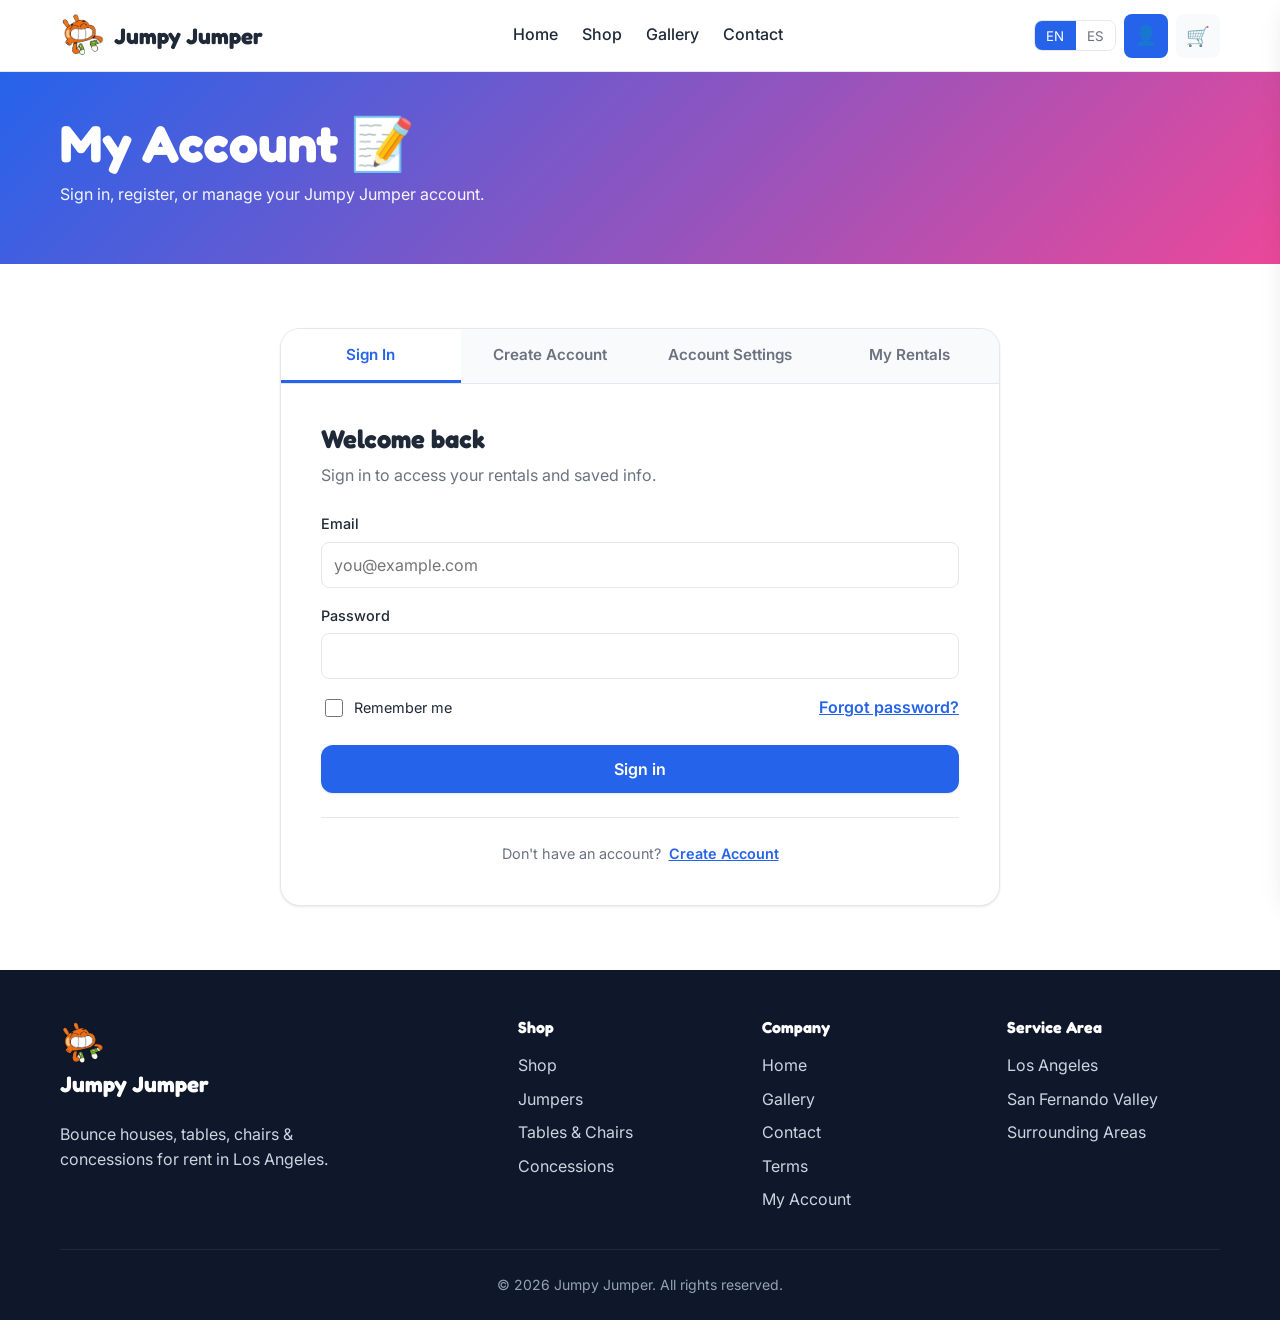
==== commit 112589df: "Actualizacion 2 Actualizacion 2" ====
--- a/account.html
+++ b/account.html
@@ -34,6 +34,9 @@
           <button data-set-lang="en" class="is-active">EN</button>
           <button data-set-lang="es">ES</button>
         </div>
+        <a href="account.html" class="jj-account-link jj-hide-mobile is-active" aria-label="My Account" data-i18n-aria-label="nav.account">
+          <span aria-hidden="true">👤</span>
+        </a>
         <button id="jjCartBtn" class="jj-cart-btn" aria-label="Open cart">
           <span aria-hidden="true">🛒</span>
           <span id="jjCartCount" class="jj-cart-count" style="display: none;">0</span>
@@ -48,10 +51,10 @@
       <a href="contact.html" data-i18n="nav.contact">Contact</a>
     </div>
   </header>
-  <section class="jj-section" style="background: linear-gradient(135deg, var(--jj-blue) 0%, var(--jj-pink) 100%); color: white; padding: 3rem 0;">
+  <section class="jj-section" style="background: linear-gradient(135deg, var(--jj-blue) 0%, var(--jj-pink) 100%); color: white; padding: 2.5rem 0;">
     <div class="jj-container">
       <h1 style="color: white; margin: 0;" data-i18n="account.title">My Account 📝</h1>
-      <p style="opacity: 0.95; margin-top: 0.5rem; max-width: 640px;" data-i18n="account.subtitle">Sign in, register, or manage your Jumpy Jumper account. Save your info for faster checkout.</p>
+      <p style="opacity: 0.95; margin-top: 0.5rem;" data-i18n="account.subtitle">Sign in, register, or manage your Jumpy Jumper account. Save your info for faster checkout.</p>
     </div>
   </section>
 
@@ -59,7 +62,6 @@
     <div class="jj-container">
       <div class="jj-account-shell">
 
-        <!-- TABS -->
         <div class="jj-account-tabs" role="tablist">
           <button class="jj-account-tab is-active" data-tab="login" role="tab" data-i18n="account.tab.login">Sign In</button>
           <button class="jj-account-tab" data-tab="register" role="tab" data-i18n="account.tab.register">Create Account</button>
@@ -67,7 +69,6 @@
           <button class="jj-account-tab" data-tab="history" role="tab" data-i18n="account.tab.history">My Rentals</button>
         </div>
 
-        <!-- LOGIN -->
         <div class="jj-account-panel is-active" id="panel-login">
           <h2 data-i18n="account.login.title">Welcome back</h2>
           <p style="color: var(--jj-text-muted); margin-bottom: 1.5rem;" data-i18n="account.login.sub">Sign in to access your rentals and saved info.</p>
@@ -93,7 +94,6 @@
           </div>
         </div>
 
-        <!-- REGISTER -->
         <div class="jj-account-panel" id="panel-register">
           <h2 data-i18n="account.register.title">Create your account</h2>
           <p style="color: var(--jj-text-muted); margin-bottom: 1.5rem;" data-i18n="account.register.sub">Save your info for faster checkout and to track your rentals.</p>
@@ -138,7 +138,6 @@
           </div>
         </div>
 
-        <!-- SETTINGS -->
         <div class="jj-account-panel" id="panel-settings">
           <h2 data-i18n="account.settings.title">Account Settings</h2>
           <p style="color: var(--jj-text-muted); margin-bottom: 1.5rem;" data-i18n="account.settings.sub">Manage your personal info, password, and notification preferences.</p>
@@ -197,7 +196,6 @@
           </form>
         </div>
 
-        <!-- HISTORY -->
         <div class="jj-account-panel" id="panel-history">
           <h2 data-i18n="account.history.title">My Rentals</h2>
           <p style="color: var(--jj-text-muted); margin-bottom: 1.5rem;" data-i18n="account.history.sub">Your rental history and upcoming reservations.</p>
--- a/css/styles.css
+++ b/css/styles.css
@@ -1,5 +1,5 @@
 /* ============================================
-   JUMPY JUMPER —â€ Modern re-design
+   JUMPY JUMPER ÃƒÂ¢Ã¢â€šÂ¬Ã¢â‚¬ÂÃƒÆ’Ã‚Â¢ÃƒÂ¢Ã¢â‚¬Å¡Ã‚Â¬Ãƒâ€šÃ‚Â Modern re-design
    Mobile-first, bilingual, WCAG-friendly
    ============================================ */
 
@@ -996,124 +996,6 @@
   .jj-account-tab { padding: 0.75rem 1rem; font-size: 0.85rem; min-width: auto; }
 }
 
-/* ============================================
-   PROMO BANNER (slider de promociones)
-   ============================================ */
-.jj-promo-banner {
-  position: relative;
-  background: linear-gradient(135deg, var(--jj-blue) 0%, var(--jj-pink) 100%);
-  padding: 1rem 0;
-  overflow: hidden;
-}
-.jj-promo-banner__inner {
-  position: relative;
-  min-height: 280px;
-  display: flex;
-  align-items: center;
-}
-.jj-promo-slide {
-  position: absolute;
-  inset: 0;
-  display: grid;
-  grid-template-columns: 1fr;
-  align-items: center;
-  gap: 2rem;
-  opacity: 0;
-  transform: translateX(40px);
-  transition: opacity 0.7s ease, transform 0.7s ease;
-  pointer-events: none;
-  color: white;
-}
-.jj-promo-slide.is-active {
-  opacity: 1;
-  transform: translateX(0);
-  pointer-events: auto;
-  position: relative;
-}
-.jj-promo-slide__content { z-index: 2; }
-.jj-promo-slide__content .jj-tag {
-  background: var(--jj-yellow);
-  color: var(--jj-text);
-}
-.jj-promo-slide__title {
-  color: white;
-  font-size: clamp(1.5rem, 4vw, 2.4rem);
-  margin-bottom: 0.5rem;
-}
-.jj-promo-slide__desc {
-  opacity: 0.95;
-  margin-bottom: 1.25rem;
-  max-width: 540px;
-  font-size: 1.05rem;
-}
-.jj-promo-slide__image {
-  display: none;
-  border-radius: var(--jj-radius-lg);
-  overflow: hidden;
-  box-shadow: 0 20px 40px rgba(0,0,0,0.3);
-  aspect-ratio: 16/10;
-}
-.jj-promo-slide__image img { width: 100%; height: 100%; object-fit: cover; }
-
-.jj-promo-banner__dots {
-  position: absolute;
-  bottom: 16px;
-  left: 50%;
-  transform: translateX(-50%);
-  display: flex;
-  gap: 0.5rem;
-  z-index: 5;
-}
-.jj-promo-banner__dot {
-  width: 10px;
-  height: 10px;
-  border-radius: 50%;
-  background: rgba(255,255,255,0.4);
-  border: none;
-  cursor: pointer;
-  transition: all 0.25s ease;
-  padding: 0;
-}
-.jj-promo-banner__dot.is-active {
-  background: white;
-  width: 28px;
-  border-radius: 5px;
-}
-
-.jj-promo-banner__arrows {
-  position: absolute;
-  inset: 0;
-  display: flex;
-  align-items: center;
-  justify-content: space-between;
-  padding: 0 1rem;
-  pointer-events: none;
-  z-index: 4;
-}
-.jj-promo-banner__arrow {
-  pointer-events: auto;
-  width: 40px;
-  height: 40px;
-  border-radius: 50%;
-  background: rgba(255,255,255,0.2);
-  color: white;
-  font-size: 1.2rem;
-  display: grid;
-  place-items: center;
-  backdrop-filter: blur(4px);
-  transition: all 0.25s ease;
-}
-.jj-promo-banner__arrow:hover {
-  background: rgba(255,255,255,0.35);
-  transform: scale(1.08);
-}
-
-@media (min-width: 880px) {
-  .jj-promo-slide {
-    grid-template-columns: 1.3fr 1fr;
-  }
-  .jj-promo-slide__image { display: block; }
-}
 
 
 /* ============================================
@@ -1280,13 +1162,13 @@
 .jj-promo-banner {
   position: relative;
   background: linear-gradient(135deg, var(--jj-blue) 0%, var(--jj-pink) 100%);
-  padding: 1rem 0 2.5rem;
+  padding: 1.5rem 0 3rem;
   overflow: hidden;
-  min-height: 220px;
+  min-height: 260px;
 }
 .jj-promo-banner__inner {
   position: relative;
-  min-height: 200px;
+  min-height: 240px;
   display: flex;
   align-items: center;
 }
@@ -1296,14 +1178,14 @@
   display: grid;
   grid-template-columns: 1fr;
   align-items: center;
-  gap: 1rem;
+  gap: 1.25rem;
   opacity: 0;
   transform: translateX(40px);
   transition: opacity 0.7s ease, transform 0.7s ease;
   pointer-events: none;
   color: white;
-  padding-right: 60px;
-  padding-left: 60px;
+  /* MÃƒÆ’Ã‚Â¡s padding lateral para que las flechas (que estÃƒÆ’Ã‚Â¡n fuera) no tapen nada */
+  padding: 0 110px;
 }
 .jj-promo-slide.is-active {
   opacity: 1;
@@ -1318,34 +1200,41 @@
 }
 .jj-promo-slide__title {
   color: white;
-  font-size: clamp(1.2rem, 3vw, 1.7rem);
-  margin-bottom: 0.35rem;
+  font-size: clamp(1.3rem, 3vw, 1.85rem);
+  margin-bottom: 0.5rem;
 }
 .jj-promo-slide__desc {
   opacity: 0.95;
-  margin-bottom: 0.85rem;
+  margin-bottom: 1rem;
   max-width: 540px;
-  font-size: 0.9rem;
-  line-height: 1.4;
-}
+  font-size: 0.95rem;
+  line-height: 1.5;
+}
+
+/* Imagen: ancho y alto respetados naturalmente, solo limita alto mÃƒÆ’Ã‚Â¡ximo */
 .jj-promo-slide__image {
   display: none;
+  max-height: 220px;
+  max-width: 520px;
   border-radius: var(--jj-radius-lg);
   overflow: hidden;
-  box-shadow: 0 12px 24px rgba(0,0,0,0.3);
-  aspect-ratio: 4/3;
-  max-height: 160px;
+  box-shadow: 0 16px 32px rgba(0,0,0,0.35);
+  align-self: center;
+  justify-self: end;
+  background: rgba(255,255,255,0.08);
 }
 .jj-promo-slide__image img {
-  width: 100%;
-  height: 100%;
-  object-fit: cover;
-  object-position: center;
+  display: block;
+  max-height: 220px;
+  max-width: 520px;
+  width: auto;
+  height: auto;
+  object-fit: contain;
 }
 
 .jj-promo-banner__dots {
   position: absolute;
-  bottom: 0.75rem;
+  bottom: 1rem;
   left: 50%;
   transform: translateX(-50%);
   display: flex;
@@ -1368,49 +1257,449 @@
   border-radius: 5px;
 }
 
+/* Flechas: pegadas al borde absoluto del banner, fuera del contenido */
 .jj-promo-banner__arrows {
   position: absolute;
-  top: 50%;
+  top: 0;
   left: 0;
   right: 0;
-  transform: translateY(-50%);
+  bottom: 0;
   display: flex;
   justify-content: space-between;
-  padding: 0 0.75rem;
+  align-items: center;
   pointer-events: none;
   z-index: 4;
+  /* Sin padding: las flechas quedan en el borde mismo del banner */
+  padding: 0 0.5rem;
 }
 .jj-promo-banner__arrow {
   pointer-events: auto;
-  width: 36px;
-  height: 36px;
+  width: 44px;
+  height: 44px;
   border-radius: 50%;
-  background: rgba(255,255,255,0.25);
-  color: white;
-  font-size: 1.2rem;
+  background: rgba(0,0,0,0.25);
+  color: white;
+  font-size: 1.5rem;
+  font-weight: 600;
   display: grid;
   place-items: center;
   backdrop-filter: blur(6px);
   transition: all 0.2s ease;
+  flex-shrink: 0;
 }
 .jj-promo-banner__arrow:hover {
-  background: rgba(255,255,255,0.4);
+  background: rgba(0,0,0,0.5);
   transform: scale(1.1);
 }
 
 @media (min-width: 880px) {
-  .jj-promo-banner { padding: 1.25rem 0 2.5rem; }
-  .jj-promo-banner__inner { min-height: 220px; }
+  .jj-promo-banner { padding: 2rem 0 3rem; }
+  .jj-promo-banner__inner { min-height: 280px; }
   .jj-promo-slide {
-    grid-template-columns: 1.3fr 1fr;
-    padding-right: 80px;
-    padding-left: 80px;
-    gap: 1.5rem;
+    grid-template-columns: 1fr auto;
+    padding: 0 130px;
+    gap: 2rem;
   }
   .jj-promo-slide__image {
     display: block;
-    max-height: 180px;
+    max-height: 260px;
+    max-width: 620px;
   }
-  .jj-promo-slide__title { font-size: clamp(1.5rem, 3.5vw, 2rem); }
-  .jj-promo-slide__desc { font-size: 0.95rem; }
-}
+  .jj-promo-slide__image img {
+    max-height: 260px;
+    max-width: 620px;
+  }
+  .jj-promo-slide__title { font-size: clamp(1.5rem, 3vw, 2.1rem); }
+  .jj-promo-slide__desc { font-size: 1rem; }
+}
+
+
+/* ============================================
+   CHECKOUT
+   ============================================ */
+.jj-checkout-layout {
+  display: grid;
+  grid-template-columns: 1fr;
+  gap: 2rem;
+  max-width: 1200px;
+  margin: 0 auto;
+}
+
+.jj-checkout-main {
+  min-width: 0;
+}
+
+.jj-stepper {
+  display: flex;
+  align-items: center;
+  gap: 0.5rem;
+  margin-bottom: 2rem;
+  padding: 1rem 1.25rem;
+  background: white;
+  border: 1px solid var(--jj-border);
+  border-radius: var(--jj-radius);
+}
+.jj-stepper__step {
+  display: flex;
+  align-items: center;
+  gap: 0.5rem;
+  flex-shrink: 0;
+  opacity: 0.4;
+  transition: opacity 0.25s ease;
+}
+.jj-stepper__step.is-active, .jj-stepper__step.is-done {
+  opacity: 1;
+}
+.jj-stepper__num {
+  width: 32px;
+  height: 32px;
+  border-radius: 50%;
+  background: var(--jj-bg-alt);
+  color: var(--jj-text-muted);
+  display: grid;
+  place-items: center;
+  font-weight: 700;
+  font-size: 0.9rem;
+  transition: all 0.25s ease;
+  flex-shrink: 0;
+}
+.jj-stepper__step.is-active .jj-stepper__num {
+  background: var(--jj-blue);
+  color: white;
+  box-shadow: 0 0 0 4px rgba(37, 99, 235, 0.15);
+}
+.jj-stepper__step.is-done .jj-stepper__num {
+  background: var(--jj-green);
+  color: white;
+}
+.jj-stepper__step.is-done .jj-stepper__num::before {
+  content: "\2713";
+}
+.jj-stepper__step.is-done .jj-stepper__num span {
+  display: none;
+}
+.jj-stepper__step.is-done .jj-stepper__num {
+  font-size: 0;  /* hide original number */
+  font-size: 0.9rem;
+}
+.jj-stepper__step.is-done .jj-stepper__num::before {
+  font-size: 1rem;
+}
+.jj-stepper__label {
+  font-weight: 500;
+  font-size: 0.9rem;
+  white-space: nowrap;
+}
+.jj-stepper__line {
+  flex: 1;
+  height: 2px;
+  background: var(--jj-border);
+  min-width: 20px;
+}
+
+.jj-checkout-panel {
+  display: none;
+  background: white;
+  border: 1px solid var(--jj-border);
+  border-radius: var(--jj-radius-lg);
+  padding: 2rem;
+  animation: jjFadeInUp 0.35s cubic-bezier(0.16, 1, 0.3, 1);
+}
+.jj-checkout-panel.is-active { display: block; }
+.jj-checkout-panel h2 {
+  font-size: 1.4rem;
+  margin-bottom: 0.25rem;
+}
+.jj-checkout-panel h3 {
+  font-size: 1.05rem;
+  margin-top: 2rem;
+  margin-bottom: 1rem;
+  padding-bottom: 0.5rem;
+  border-bottom: 1px solid var(--jj-border);
+  color: var(--jj-text);
+}
+.jj-checkout-sub {
+  color: var(--jj-text-muted);
+  font-size: 0.95rem;
+  margin-bottom: 1.5rem;
+}
+.jj-checkout-actions {
+  display: flex;
+  justify-content: space-between;
+  margin-top: 1.5rem;
+  gap: 1rem;
+  flex-wrap: wrap;
+}
+
+/* Extra options (cards with icon + body + price) */
+.jj-extra-options {
+  display: grid;
+  gap: 0.75rem;
+  margin-bottom: 0.5rem;
+}
+.jj-extra-option {
+  display: block;
+  cursor: pointer;
+  background: white;
+  border: 2px solid var(--jj-border);
+  border-radius: var(--jj-radius);
+  padding: 1rem;
+  transition: all 0.2s ease;
+  position: relative;
+}
+.jj-extra-option:hover {
+  border-color: var(--jj-blue);
+  background: rgba(37, 99, 235, 0.03);
+}
+.jj-extra-option input {
+  position: absolute;
+  top: 1rem;
+  right: 1rem;
+  width: 20px;
+  height: 20px;
+  cursor: pointer;
+  accent-color: var(--jj-blue);
+}
+.jj-extra-option--radio { padding-left: 1rem; }
+.jj-extra-option__body {
+  display: grid;
+  grid-template-columns: auto 1fr auto;
+  gap: 1rem;
+  align-items: center;
+  padding-right: 2rem;
+}
+.jj-extra-option__icon {
+  width: 44px;
+  height: 44px;
+  border-radius: 50%;
+  background: var(--jj-bg-alt);
+  display: grid;
+  place-items: center;
+  font-size: 1.4rem;
+  flex-shrink: 0;
+}
+.jj-extra-option__name {
+  font-weight: 600;
+  font-size: 0.95rem;
+  color: var(--jj-text);
+  margin-bottom: 0.15rem;
+}
+.jj-extra-option__desc {
+  font-size: 0.85rem;
+  color: var(--jj-text-muted);
+  line-height: 1.4;
+}
+.jj-extra-option__price {
+  font-weight: 700;
+  font-size: 1rem;
+  color: var(--jj-blue);
+  white-space: nowrap;
+}
+
+/* Payment box */
+.jj-payment-box {
+  display: flex;
+  gap: 1rem;
+  padding: 1.25rem;
+  background: linear-gradient(135deg, #fef3c7 0%, #fde68a 100%);
+  border-left: 4px solid var(--jj-orange);
+  border-radius: var(--jj-radius);
+  margin-bottom: 1rem;
+}
+.jj-payment-box__icon {
+  font-size: 2rem;
+  flex-shrink: 0;
+}
+.jj-payment-box__title {
+  font-weight: 700;
+  font-size: 1rem;
+  color: #92400e;
+  margin-bottom: 0.25rem;
+}
+.jj-payment-box__desc {
+  font-size: 0.875rem;
+  color: #78350f;
+  line-height: 1.5;
+}
+
+/* Summary panel (right side) */
+.jj-checkout-summary {
+  background: white;
+  border: 1px solid var(--jj-border);
+  border-radius: var(--jj-radius-lg);
+  padding: 1.5rem;
+  height: fit-content;
+  position: sticky;
+  top: 90px;
+}
+.jj-checkout-summary h3 {
+  font-size: 1.1rem;
+  margin-bottom: 1rem;
+  padding-bottom: 0.75rem;
+  border-bottom: 2px solid var(--jj-border);
+}
+.jj-summary-items {
+  max-height: 280px;
+  overflow-y: auto;
+  margin-bottom: 1rem;
+}
+.jj-summary-item {
+  display: grid;
+  grid-template-columns: 48px 1fr auto;
+  gap: 0.75rem;
+  padding: 0.5rem 0;
+  border-bottom: 1px solid var(--jj-border);
+  align-items: center;
+}
+.jj-summary-item img {
+  width: 48px;
+  height: 48px;
+  border-radius: var(--jj-radius-sm);
+  object-fit: cover;
+}
+.jj-summary-item__name {
+  font-size: 0.85rem;
+  font-weight: 500;
+  line-height: 1.3;
+}
+.jj-summary-item__meta {
+  font-size: 0.75rem;
+  color: var(--jj-text-muted);
+}
+.jj-summary-item__total {
+  font-size: 0.9rem;
+  font-weight: 600;
+  color: var(--jj-text);
+}
+.jj-summary-totals {
+  border-top: 1px solid var(--jj-border);
+  padding-top: 1rem;
+  margin-bottom: 1rem;
+}
+.jj-summary-row {
+  display: flex;
+  justify-content: space-between;
+  margin-bottom: 0.5rem;
+  font-size: 0.9rem;
+  color: var(--jj-text-muted);
+}
+.jj-summary-row span:last-child {
+  color: var(--jj-text);
+  font-weight: 500;
+}
+.jj-summary-row--total {
+  border-top: 2px solid var(--jj-border);
+  padding-top: 0.75rem;
+  margin-top: 0.75rem;
+  font-size: 1.15rem;
+  font-weight: 700;
+  color: var(--jj-text);
+}
+.jj-summary-row--total span:last-child {
+  color: var(--jj-orange);
+  font-size: 1.3rem;
+}
+.jj-summary-note {
+  font-size: 0.8rem;
+  color: var(--jj-text-muted);
+  font-style: italic;
+  margin: 0.5rem 0 0;
+}
+
+.jj-summary-trust {
+  border-top: 1px solid var(--jj-border);
+  padding-top: 1rem;
+  display: grid;
+  gap: 0.5rem;
+}
+.jj-summary-trust__item {
+  display: flex;
+  align-items: center;
+  gap: 0.5rem;
+  font-size: 0.85rem;
+  color: var(--jj-text-muted);
+}
+
+/* Success state */
+.jj-checkout-success {
+  background: white;
+  border: 1px solid var(--jj-border);
+  border-radius: var(--jj-radius-lg);
+  padding: 3rem 2rem;
+  text-align: center;
+  animation: jjFadeInUp 0.5s cubic-bezier(0.16, 1, 0.3, 1);
+}
+.jj-checkout-success__icon {
+  font-size: 4rem;
+  margin-bottom: 1rem;
+}
+.jj-checkout-success h2 {
+  font-size: 1.8rem;
+  margin-bottom: 0.5rem;
+  color: var(--jj-green);
+}
+.jj-checkout-success > p {
+  color: var(--jj-text-muted);
+  max-width: 500px;
+  margin: 0 auto 1.5rem;
+}
+.jj-checkout-success__details {
+  display: inline-block;
+  background: var(--jj-bg-alt);
+  border-radius: var(--jj-radius);
+  padding: 1.25rem 1.5rem;
+  text-align: left;
+  margin: 1rem 0;
+}
+.jj-success-detail {
+  font-size: 0.95rem;
+  padding: 0.25rem 0;
+  color: var(--jj-text);
+}
+
+@media (min-width: 920px) {
+  .jj-checkout-layout {
+    grid-template-columns: 1fr 380px;
+    gap: 2.5rem;
+  }
+}
+
+@media (max-width: 560px) {
+  .jj-checkout-panel { padding: 1.25rem; }
+  .jj-stepper { padding: 0.75rem; }
+  .jj-stepper__label { display: none; }
+  .jj-stepper__step.is-active .jj-stepper__label { display: inline; }
+  .jj-extra-option__body {
+    grid-template-columns: 1fr;
+    gap: 0.5rem;
+  }
+  .jj-extra-option__icon { width: 36px; height: 36px; font-size: 1.2rem; }
+}
+
+
+/* Account link in header (top right) */
+.jj-account-link {
+  display: inline-flex;
+  align-items: center;
+  justify-content: center;
+  width: 44px;
+  height: 44px;
+  border-radius: var(--jj-radius-sm);
+  background: var(--jj-bg-alt);
+  color: var(--jj-text);
+  font-size: 1.2rem;
+  transition: background 0.2s ease, color 0.2s ease;
+  text-decoration: none;
+}
+.jj-account-link:hover {
+  background: var(--jj-blue);
+  color: white;
+}
+.jj-account-link.is-active {
+  background: var(--jj-blue);
+  color: white;
+}
+.jj-hide-mobile { display: none; }
+@media (min-width: 880px) {
+  .jj-hide-mobile { display: inline-flex; }
+}
